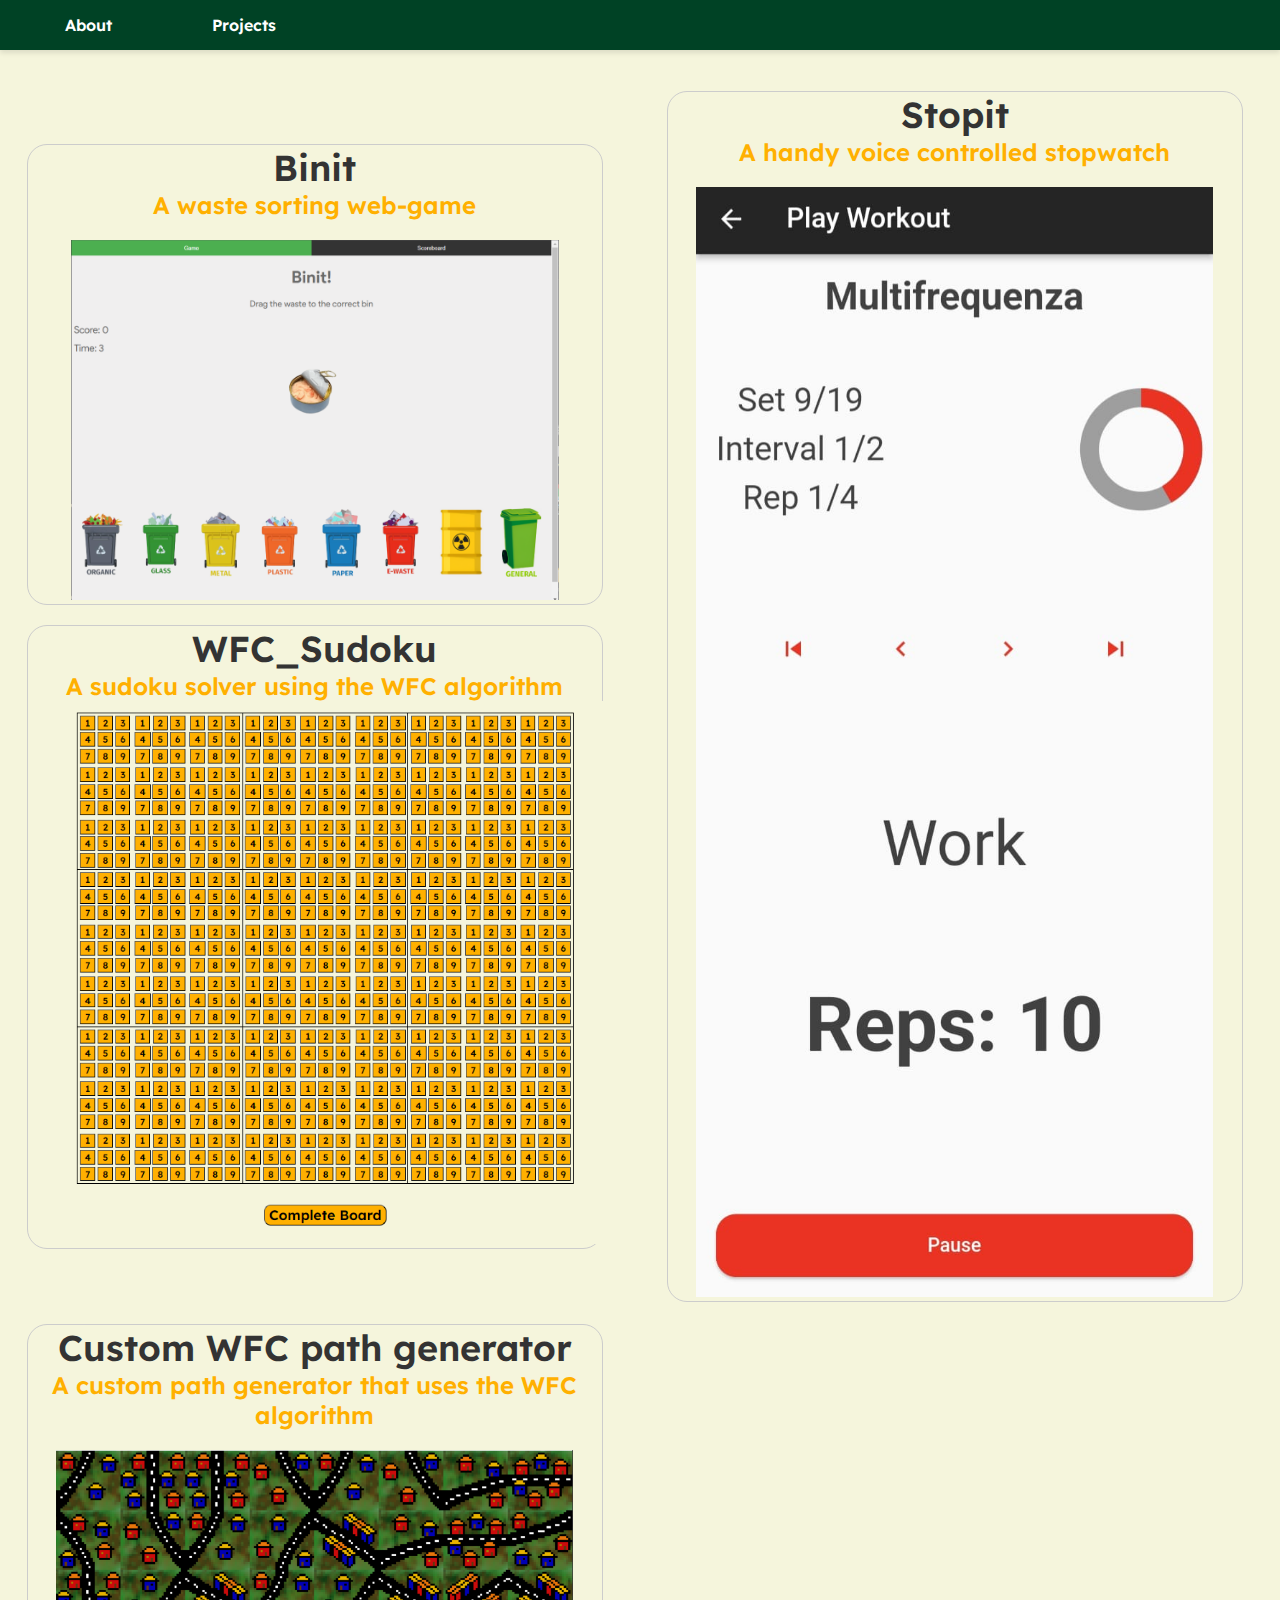
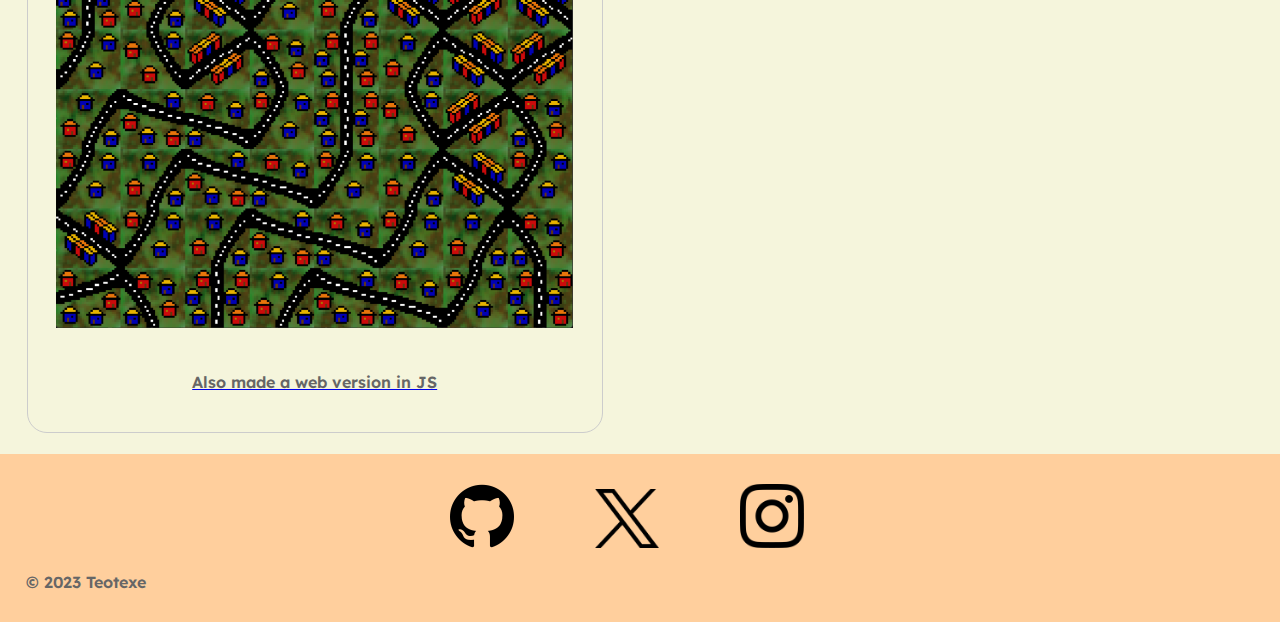
==== Projects/projects.html @ 50fefe19 "First commit" ====
<!DOCTYPE html>
<html lang="en">
<head>
    <meta charset="UTF-8">
    <meta name="viewport" content="width=device-width, initial-scale=1.0">
    <link rel="stylesheet" href="projects.css">
</head>
<body>
    <header>
        <nav>
            <ul>
                <li><a href="../index.html">About</a></li>
                <li><a>Projects</a></li>
            </ul>
        </nav>
    </header>

    <br><br>

    <table>
        <tr>
            <td>
                <div class="container">
                    <h1>Binit</h1>
                    <h2>A waste sorting web-game</h2>
                    <br>
                    <a href="http://damngoodfreehost.infinityfreeapp.com/Binit/index.html"><img src="../Images/Binit.png" width="85%"></a>
                </div>
                <div class="container">
                    <h1>WFC_Sudoku</h1>
                    <h2>A sudoku solver using the WFC algorithm</h2>
                    <a href="Sudoku_WFC/Sudoku.html"><img src="../Images/Sudoku.png" width="100%"></a>
                </div>
            </td>
            <td colspan="2">
                <div class="container">
                    <h1>Stopit</h1>
                    <h2>A handy voice controlled stopwatch</h2>
                    <br>
                    <a href="https://github.com/teotexe/StopIt"><img src="../Images/Stopit.jpg" width="90%"></a>
                </div>
            </td>
        </tr>
        <tr>
            <td>
                <div class="container">
                    <h1>Custom WFC path generator </h1>
                    <h2>A custom path generator that uses the WFC algorithm </h2>
                    <br>
                    <a href="https://github.com/teotexe/Custom_WFC"><img src="../Images/Custom_WFC.png" width="90%"></a>
                    <br><br>
                    <a href="Custom_WFC/maze.html"><p>Also made a web version in JS</p></a>
                </div>
            </td>
        </tr>
    </table>

    <footer class="footer">
        <div>
            <a href="https://github.com/teotexe"><img src="../Images/Github.png"></a>
            <a href="https://x.com/teotxx"><img src="../Images/X.png"></a>
            <a href="https://instagram.com/teotexe"><img src="../Images/Insta.png"></a>
            <p>&copy; 2023 Teotexe</p>
        </div>
    </footer>
</body>
</html>
---- Projects/projects.css ----
@font-face {
    font-family: 'Roboto';
    src: url('../Fonts/LexendDeca-SemiBold.ttf') format('truetype');
}

/* Reset some default styles for consistency */
body, h1, h2, p, ul, li {
    margin: 0;
    padding: 0;
}

/* Set a background color and font family */
body {
    background-color: #F5F5DC; /* White background */
    font-family: 'Roboto', sans-serif;
}

/* 004225
F5F5DC
FFB000
FFCF9D */

/* Style the header and navigation */
header {
    background-color: #004225; /* Google Blue */
    color: #fff;
    padding: 15px;
    box-shadow: 0px 3px 5px rgba(0, 0, 0, 0.1);
}

table {
    border-collapse: collapse;
    width: 100%;
    margin-left: 2%;
    margin-right: 2%;
}

nav ul {
    list-style: none;
}

nav ul li {
    display: inline;
    margin-right: 20px;
}

nav ul li a {
    color: #fff;
    text-decoration: none;
    font-weight: bold;
}

h1 {
    font-size: 36px;
    color: #333; 
    margin-left: 2%;
}

h2 {
    font-size: 24px;
    color: #FFB000; /* Google Blue */
    margin-left: 2%;
}

p {
    font-size: 16px;
    color: #666; /* Slightly dark text color */
    margin-bottom: 20px;
    margin-left: 2%;
}

/* Style the contact information */
ul {
    list-style: none;
}

ul li {
    margin-bottom: 10px;
    margin-left: 2%;
}

ul li a {
    color: #4285f4; /* Google Blue */
    text-decoration: none;
    margin-left: 2%;
}

td {
    width: 50%;
}

.container {
    text-align: center;
    border: 1px solid #ccc;
    border-radius: 20px;
    margin-bottom: 20px;
    width: 90%;
}

.container h1, h2, a, p {
    margin-left: 2%;
    margin-right: 2%;
}

footer {
    background-color: #FFCF9D;
    padding: 10px 0;
    text-align: center;
    font-size: 14px;
    color: #666;
    width: 100%;
}

.footer p {
    flex: 1;
    max-width: 50%;
    text-align: left;
    margin-left: 2%;
    margin-top: 20px;
}

.footer img {
    flex: 1;
    max-width: 50%;
    text-align: right;
    margin-right: 2%;
    margin-top: 20px;
    width: 5%;
    height: 5%;
}
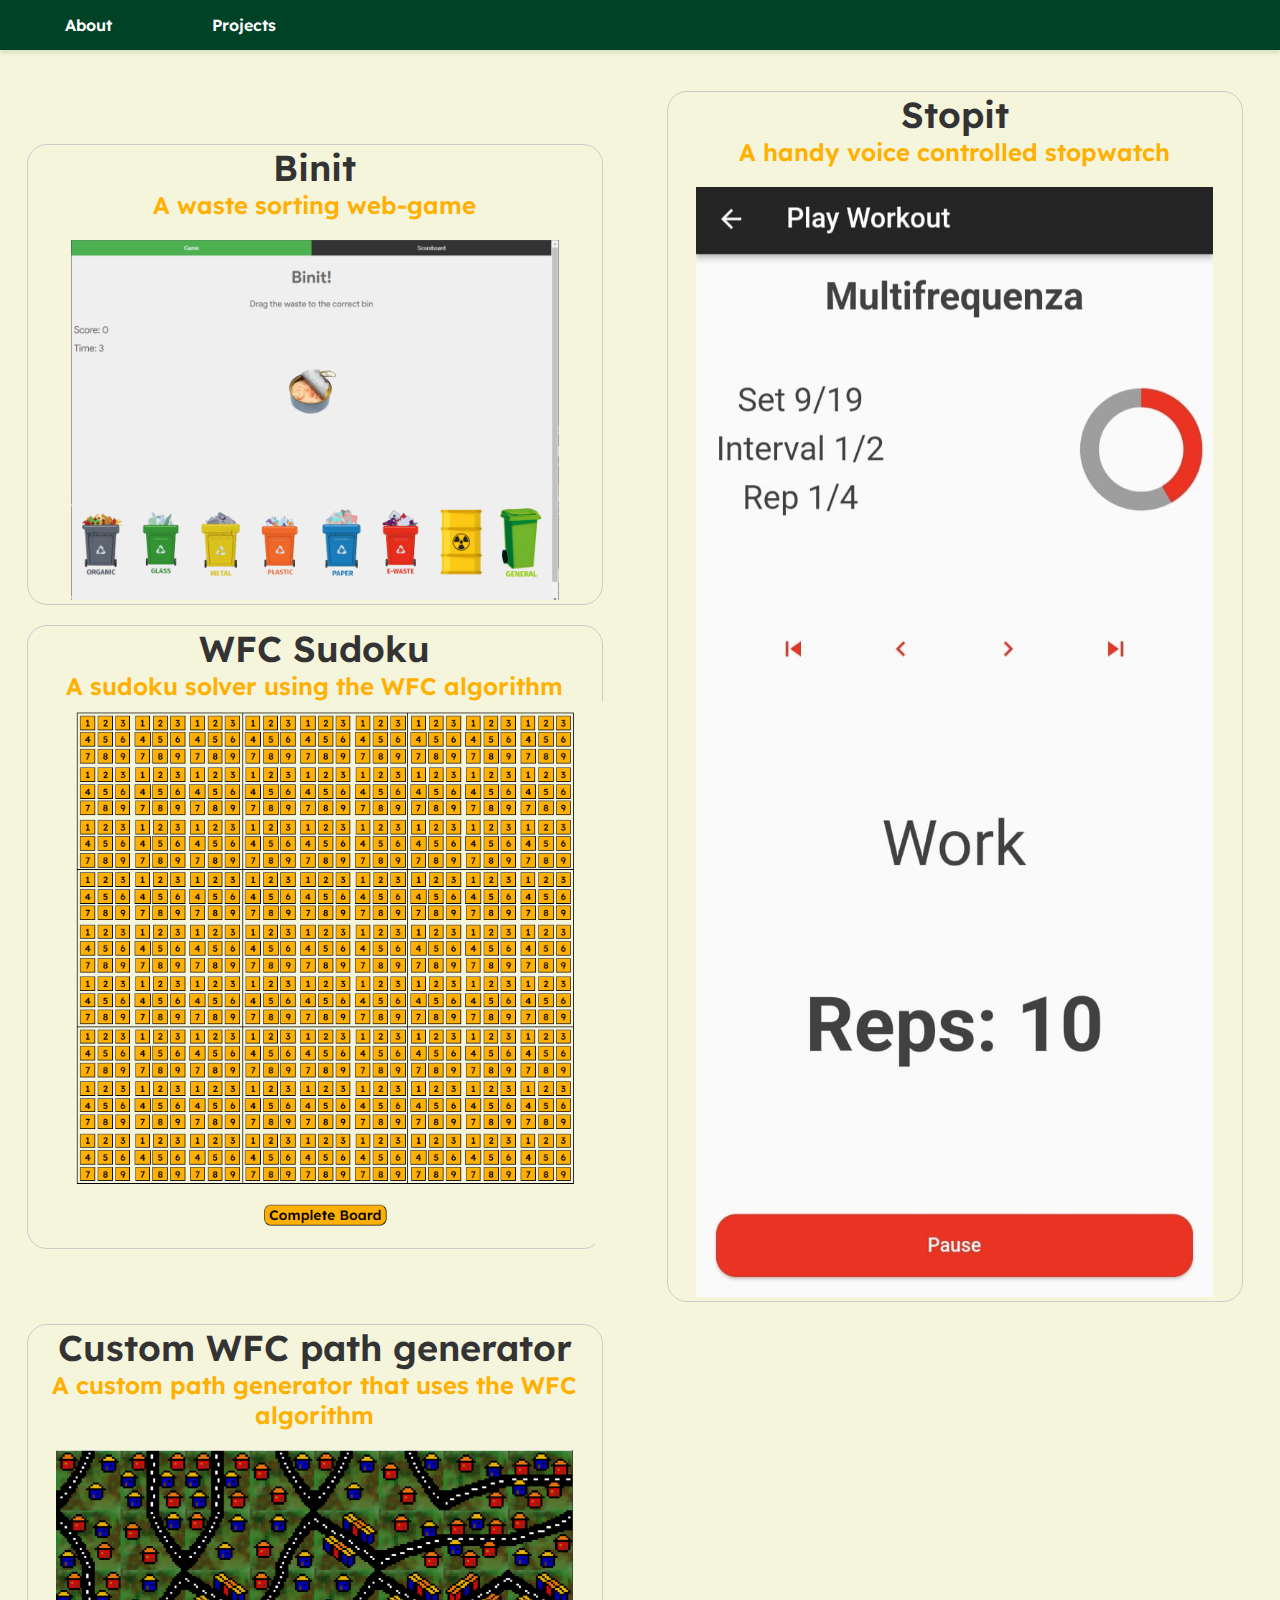
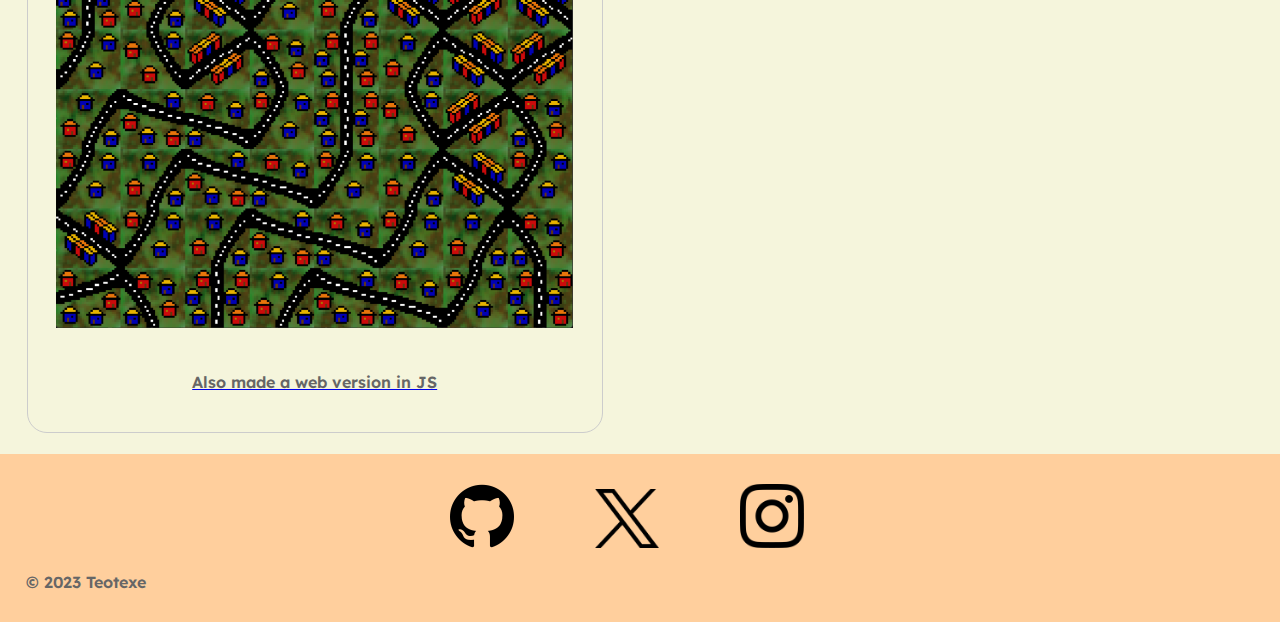
==== commit b18d9b5a: "Update projects.html" ====
--- a/Projects/projects.html
+++ b/Projects/projects.html
@@ -27,9 +27,9 @@
                     <a href="http://damngoodfreehost.infinityfreeapp.com/Binit/index.html"><img src="../Images/Binit.png" width="85%"></a>
                 </div>
                 <div class="container">
-                    <h1>WFC_Sudoku</h1>
+                    <h1>WFC Sudoku</h1>
                     <h2>A sudoku solver using the WFC algorithm</h2>
-                    <a href="Sudoku_WFC/Sudoku.html"><img src="../Images/Sudoku.png" width="100%"></a>
+                    <a href="Sudoku_WFC/sudoku.html"><img src="../Images/Sudoku.png" width="100%"></a>
                 </div>
             </td>
             <td colspan="2">
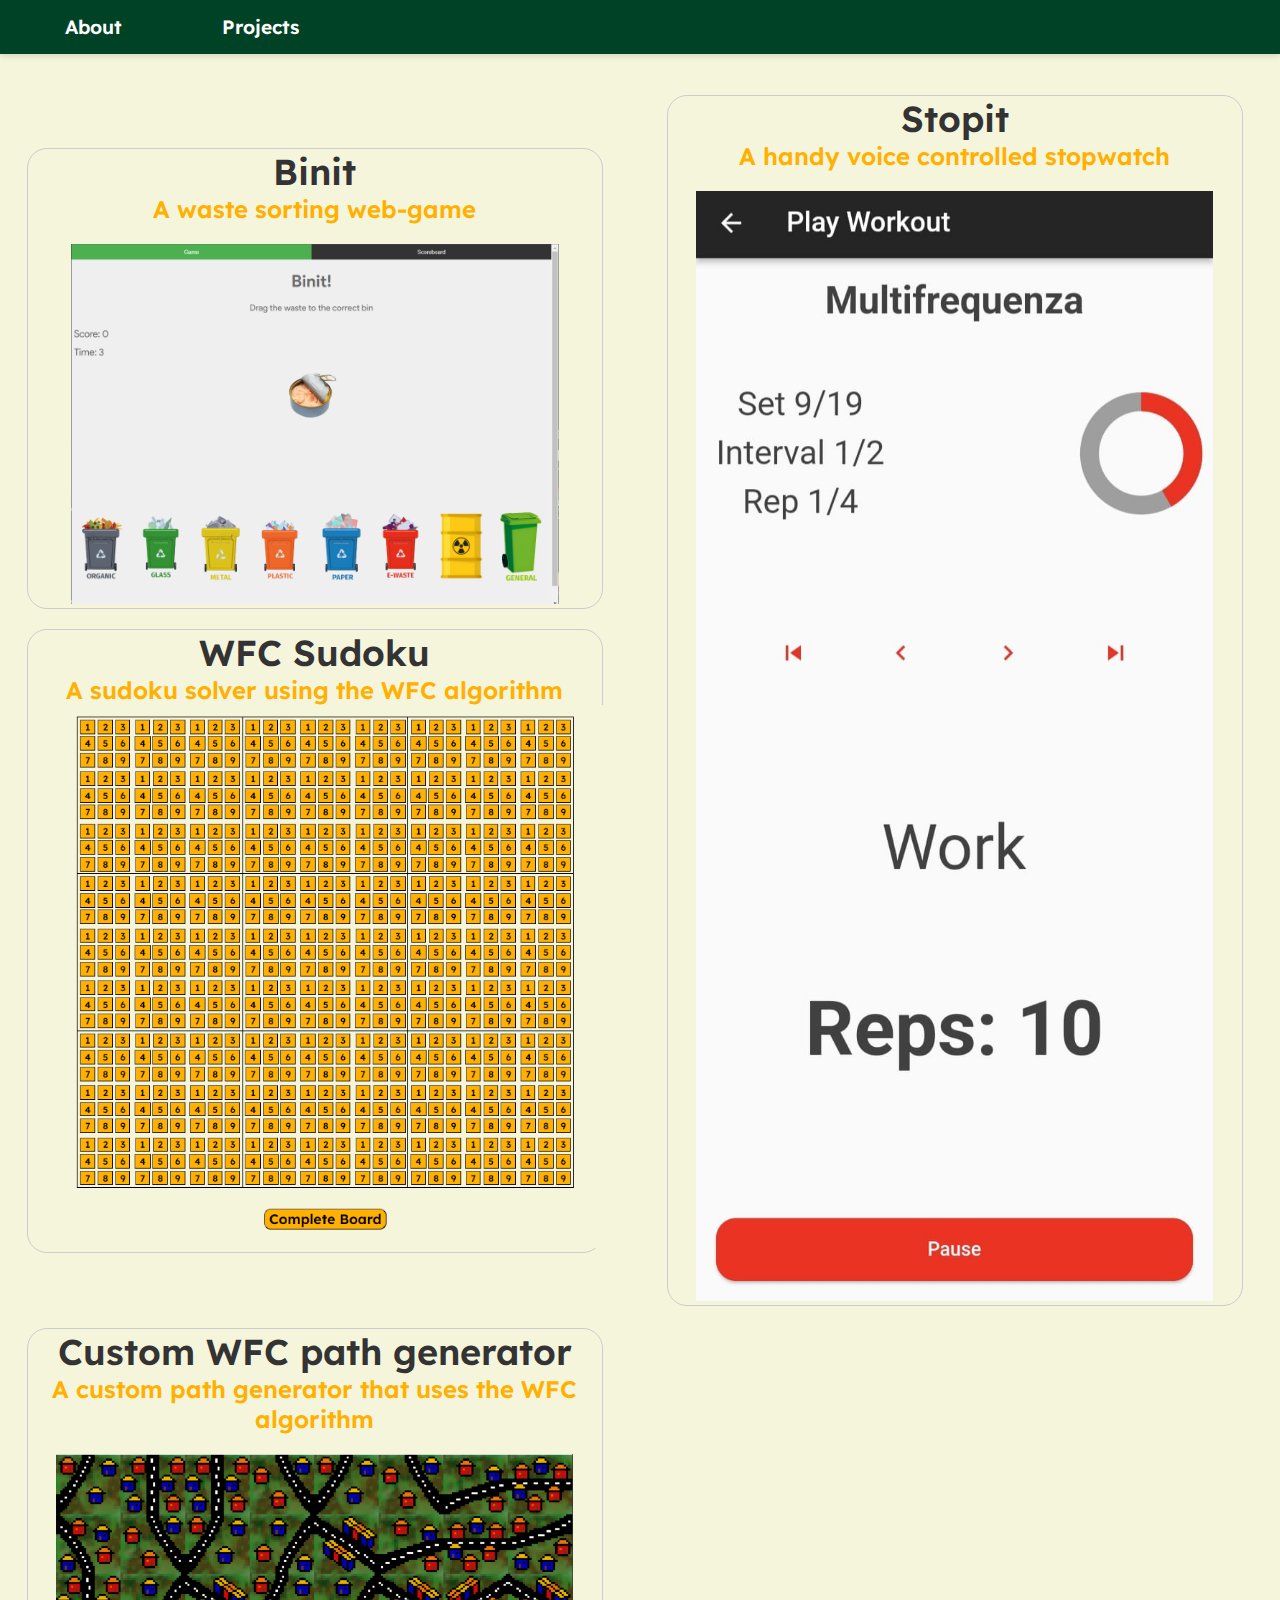
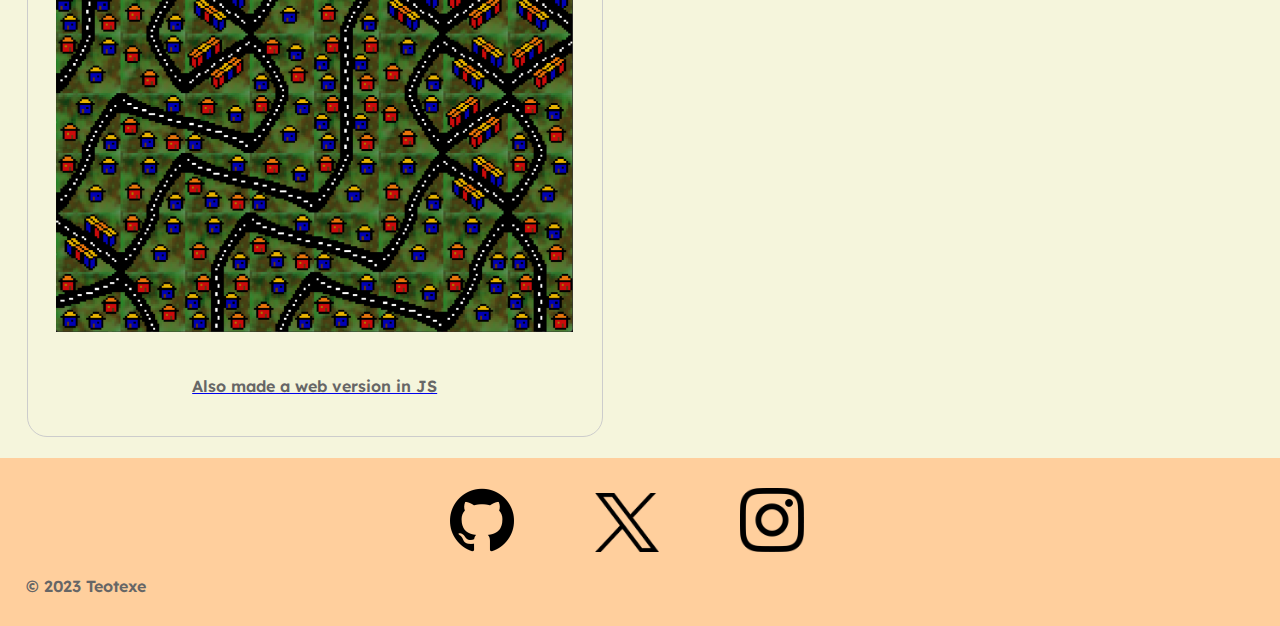
==== commit 90649ef9: "Minor adjustments" ====
--- a/Projects/projects.html
+++ b/Projects/projects.html
@@ -4,13 +4,21 @@
     <meta charset="UTF-8">
     <meta name="viewport" content="width=device-width, initial-scale=1.0">
     <link rel="stylesheet" href="projects.css">
+    <script src="projects.js"></script>
 </head>
 <body>
     <header>
-        <nav>
+        <div class="mobile-menu">
+            <button class="menu-button" onclick="toggleMobileMenu()">☰</button>
+            <div class="dropdown-content" id="mobile-dropdown">
+                <a href="../index.html">About</a>
+                <a href="projects.html">Projects</a>
+            </div>
+        </div>
+        <nav class="desktop-menu">
             <ul>
                 <li><a href="../index.html">About</a></li>
-                <li><a>Projects</a></li>
+                <li><a href="projects.html">Projects</a></li>
             </ul>
         </nav>
     </header>
--- a/Projects/projects.css
+++ b/Projects/projects.css
@@ -22,7 +22,7 @@
 
 /* Style the header and navigation */
 header {
-    background-color: #004225; /* Google Blue */
+    background-color: #004225;
     color: #fff;
     padding: 15px;
     box-shadow: 0px 3px 5px rgba(0, 0, 0, 0.1);
@@ -46,6 +46,7 @@
 
 nav ul li a {
     color: #fff;
+    font-size: 1.5vw;
     text-decoration: none;
     font-weight: bold;
 }
@@ -95,6 +96,7 @@
     border-radius: 20px;
     margin-bottom: 20px;
     width: 90%;
+    max-width: fit-content;
 }
 
 .container h1, h2, a, p {
@@ -127,4 +129,52 @@
     margin-top: 20px;
     width: 5%;
     height: 5%;
+}
+
+
+.menu-button {
+    display: none;
+    background-color: transparent;
+    border: none;
+    color: #fff;
+    font-size: 24px;
+    cursor: pointer;
+}
+
+/* Style for the mobile dropdown menu */
+.dropdown-content {
+    display: none;
+    position: absolute;
+    background-color: #004225; /* Google Blue */
+    min-width: 160px;
+    z-index: 1;
+}
+
+/* Style for the links in the mobile dropdown menu */
+.dropdown-content a {
+    color: #fff;
+    padding: 12px 16px;
+    text-decoration: none;
+    display: block;
+}
+
+/* Show the mobile dropdown menu when the button is clicked */
+.show {
+    display: block;
+}
+
+
+/* Media query for screens smaller than 768px (typical mobile screens) */
+@media (max-width: 768px) {
+    .desktop-menu {
+        display: none;
+    }
+
+    .menu-button {
+        display: block;
+    }
+
+    .mobile-menu {
+        display: block;
+    }
 }